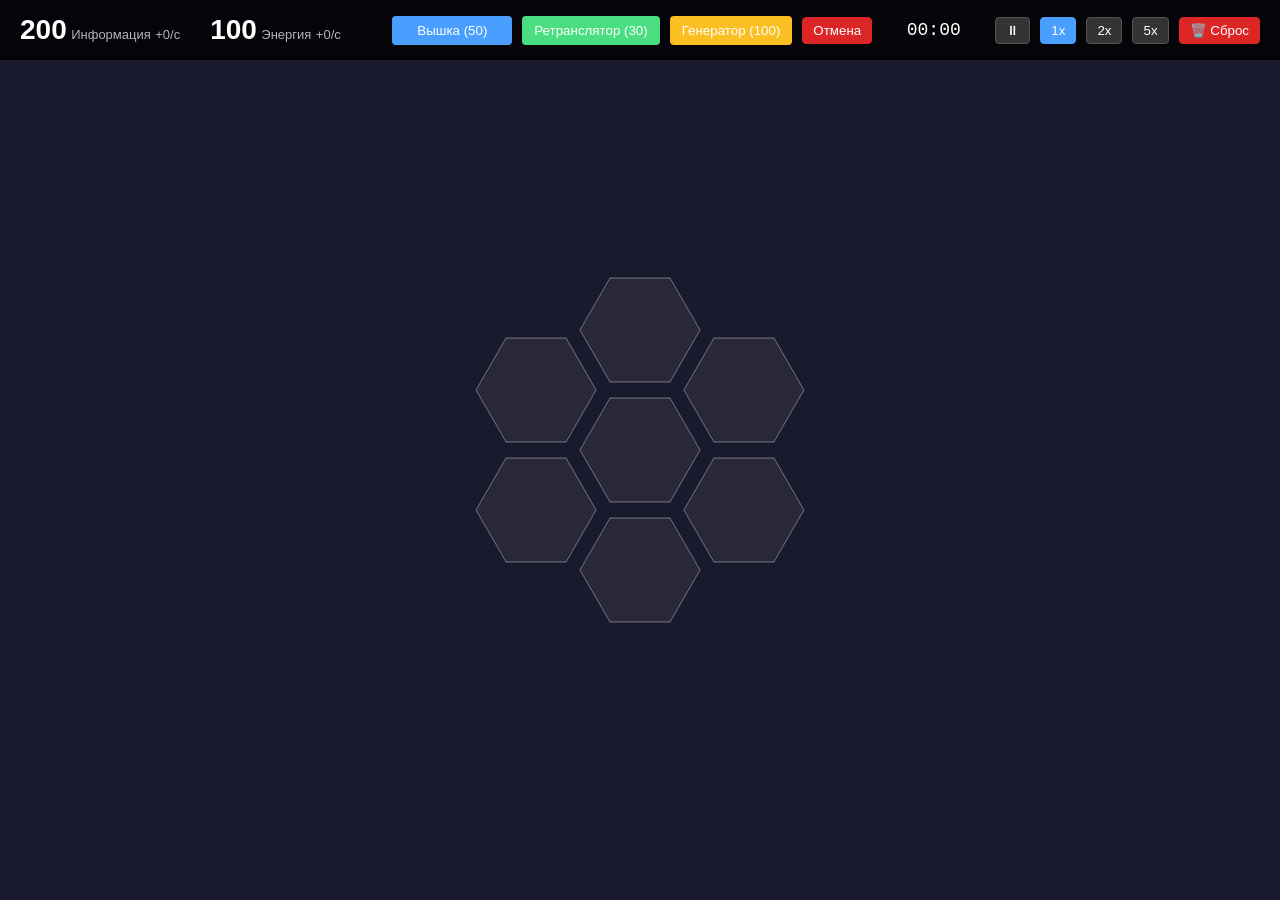
==== WeaveNet/index.html @ ffd3472e "update branch" ====
<!DOCTYPE html>
<html lang="ru">
<head>
    <meta charset="UTF-8">
    <meta name="viewport" content="width=device-width, initial-scale=1.0">
    <title>WeaveNet - Свободный Сигнал</title>
    <!-- Заглушка favicon через data URI, чтобы избежать запроса файла и ошибки 404 -->
    <link rel="icon" href="data:image/svg+xml,<svg xmlns=%22http://www.w3.org/2000/svg%22 viewBox=%220 0 100 100%22><text y=%22.9em%22 font-size=%2290%22>📡</text></svg>">
    <style>
        * {
            margin: 0;
            padding: 0;
            box-sizing: border-box;
        }
        
        body {
            font-family: 'Segoe UI', Tahoma, Geneva, Verdana, sans-serif;
            overflow: hidden;
            background: #1a1a2e;
        }
        
        #game-container {
            width: 100vw;
            height: 100vh;
            position: relative;
        }
        
        #top-bar {
            position: absolute;
            top: 0;
            left: 0;
            right: 0;
            height: 60px;
            background: rgba(0, 0, 0, 0.8);
            display: flex;
            align-items: center;
            justify-content: space-between;
            padding: 0 20px;
            z-index: 100;
            color: white;
        }
        
        .resource-group {
            display: flex;
            gap: 30px;
        }
        
        .resource {
            display: flex;
            flex-direction: column;
            align-items: center;
        }
        
        .resource-value {
            font-size: 28px;
            font-weight: bold;
        }
        
        .resource-label {
            font-size: 13px;
            opacity: 0.7;
        }
        
        .info-positive { color: #4ade80; }
        .info-negative { color: #f87171; }
        
        .controls-group {
            display: flex;
            gap: 10px;
            align-items: center;
        }
        
        .speed-btn {
            padding: 5px 10px;
            background: #333;
            border: 1px solid #555;
            color: white;
            cursor: pointer;
            border-radius: 4px;
            transition: all 0.2s;
        }
        
        .speed-btn:hover, .speed-btn.active {
            background: #4a9eff;
            border-color: #4a9eff;
        }
        
        #timer {
            font-family: monospace;
            font-size: 18px;
            min-width: 80px;
            text-align: center;
        }
        
        #canvas-container {
            width: 100%;
            height: 100%;
            overflow: hidden;
        }
        
        canvas {
            display: block;
        }
        
        #context-panel {
            position: absolute;
            bottom: 20px;
            right: 20px;
            width: 320px;
            max-width: calc(100vw - 40px);
            max-height: calc(100vh - 100px);
            overflow-y: auto;
            background: rgba(0, 0, 0, 0.95);
            border: 2px solid #4a9eff;
            border-radius: 8px;
            padding: 15px;
            color: white;
            display: none;
            z-index: 100;
            box-shadow: 0 4px 20px rgba(0, 0, 0, 0.8);
        }
        
        #context-panel.visible {
            display: block;
        }
        
        .panel-title {
            font-size: 16px;
            font-weight: bold;
            margin-bottom: 10px;
            padding-bottom: 10px;
            border-bottom: 1px solid #444;
            word-wrap: break-word;
            overflow-wrap: break-word;
        }
        
        .panel-row {
            display: flex;
            justify-content: space-between;
            margin-bottom: 8px;
            font-size: 13px;
            gap: 10px;
        }
        
        .panel-row span:first-child {
            flex-shrink: 0;
            min-width: 100px;
        }
        
        .panel-row span:last-child {
            text-align: right;
            word-break: break-word;
            flex-shrink: 1;
        }
        
        .panel-buttons {
            display: flex;
            gap: 8px;
            margin-top: 15px;
            flex-wrap: wrap;
            justify-content: center;
        }
        
        .panel-btn {
            flex: 1 1 auto;
            min-width: 100px;
            padding: 10px 12px;
            border: none;
            border-radius: 4px;
            cursor: pointer;
            font-size: 13px;
            transition: all 0.2s;
            white-space: nowrap;
            overflow: hidden;
            text-overflow: ellipsis;
        }
        
        .btn-mode { background: #4a9eff; color: white; }
        .btn-mode:hover { background: #3a8eef; }
        
        .btn-demolish { background: #dc2626; color: white; font-weight: bold; }
        .btn-demolish:hover { background: #b91c1c; }
        
        .btn-close { 
            position: absolute;
            top: 10px;
            right: 10px;
            background: rgba(255, 255, 255, 0.2);
            border: none;
            color: white;
            font-size: 20px;
            cursor: pointer;
            border-radius: 4px;
            width: 30px;
            height: 30px;
            display: flex;
            align-items: center;
            justify-content: center;
            transition: all 0.2s;
            z-index: 101;
            flex-shrink: 0;
        }
        .btn-close:hover { background: rgba(255, 255, 255, 0.4); }
        
        /* [ЧТО] Улучшенные стили для tooltip с автоматическим позиционированием снизу для элементов вверху экрана. */
        /* [ЗАЧЕМ] Предотвращает выход подсказок за пределы экрана, размещая их под элементами в верхней панели. */
        /* [ERROR] Ошибка 1 - наложение интерфейса (всплывающие окна показываются сверху за пределами окна браузера) -> ИСПРАВЛЕНО */
        .tooltip {
            position: relative;
            display: inline-block;
        }
        
        .tooltip::after {
            content: attr(data-tooltip);
            position: absolute;
            left: 50%;
            top: 100%;
            transform: translateX(-50%);
            background: rgba(0, 0, 0, 0.98);
            color: white;
            padding: 10px 14px;
            border-radius: 6px;
            font-size: 12px;
            line-height: 1.4;
            max-width: min(280px, calc(100vw - 20px));
            width: max-content;
            white-space: normal;
            word-wrap: break-word;
            overflow-wrap: break-word;
            opacity: 0;
            visibility: hidden;
            transition: all 0.2s ease;
            z-index: 10000;
            box-shadow: 0 4px 16px rgba(0, 0, 0, 0.7);
            border: 1px solid #4a9eff;
            text-align: center;
            pointer-events: none;
            margin-top: 8px;
        }
        
        .tooltip:hover::after {
            opacity: 1;
            visibility: visible;
            top: 100%;
        }
        
        /* Стрелочка для tooltip (направлена вверх к элементу) */
        .tooltip::before {
            content: '';
            position: absolute;
            left: 50%;
            top: 100%;
            transform: translateX(-50%);
            border: 7px solid transparent;
            border-bottom-color: #4a9eff;
            opacity: 0;
            visibility: hidden;
            transition: all 0.2s ease;
            z-index: 10000;
            pointer-events: none;
            margin-top: 1px;
        }
        
        .tooltip:hover::before {
            opacity: 1;
            visibility: visible;
            top: 100%;
        }
    </style>
</head>
<body>
    <div id="game-container">
        <!-- Верхняя панель -->
        <div id="top-bar">
            <div class="resource-group">
                <div class="resource tooltip" data-tooltip="Основная валюта для строительства">
                    <span class="resource-value" id="info-value">100</span>
                    <span class="resource-label">Информация</span>
                    <span class="resource-label" id="info-rate">+0/с</span>
                </div>
                <div class="resource tooltip" data-tooltip="Ресурс для обслуживания строений">
                    <span class="resource-value" id="energy-value">50</span>
                    <span class="resource-label">Энергия</span>
                    <span class="resource-label" id="energy-rate">+0/с</span>
                </div>
            </div>
            
            <div id="timer" class="tooltip" data-tooltip="Время игры в свободном режиме">00:00</div>
            
            <div class="controls-group">
                <button class="speed-btn tooltip" data-speed="0" data-tooltip="Пауза">⏸</button>
                <button class="speed-btn active tooltip" data-speed="1" data-tooltip="Обычная скорость (1x)">1x</button>
                <button class="speed-btn tooltip" data-speed="2" data-tooltip="Ускоренная скорость (2x)">2x</button>
                <button class="speed-btn tooltip" data-speed="5" data-tooltip="Быстрая скорость (5x)">5x</button>
                <button class="speed-btn tooltip" id="reset-btn" data-tooltip="Сбросить весь прогресс игры" style="background: #dc2626; border-color: #dc2626;">🗑️ Сброс</button>
            </div>
        </div>
        
        <!-- Канвас для рендеринга -->
        <div id="canvas-container">
            <canvas id="game-canvas"></canvas>
        </div>
        
        <!-- Контекстная панель (удалена - теперь панель построек сверху) -->
        <!-- <div id="context-panel">
            <button class="btn-close tooltip" onclick="closeContextPanel()" data-tooltip="Закрыть панель">×</button>
            <div class="panel-title" id="panel-title">Объект</div>
            <div id="panel-content"></div>
            <div class="panel-buttons" id="panel-buttons"></div>
        </div> -->
    </div>

    <!-- Модульная архитектура игры -->
    <script src="src/modules/hexGrid.js"></script>
    <script src="src/modules/gridRenderer.js"></script>
    <script src="src/modules/userManager.js"></script>
    <script src="src/modules/game.js"></script>
</body>
</html>
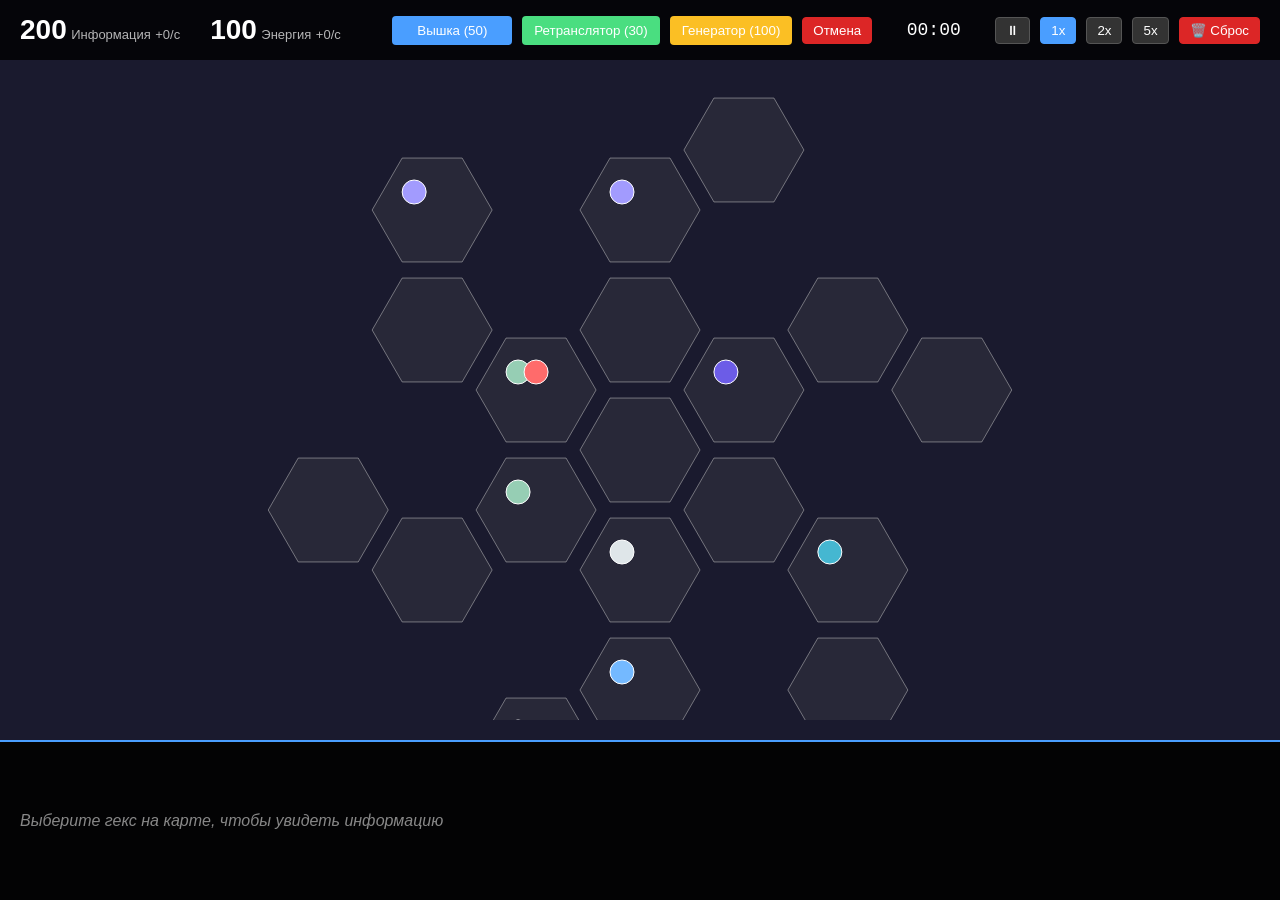
==== commit 0102ef30: "Title: Expand map to 19 hexes with selection glow and bottom info panel Key features implemented:  -" ====
--- a/WeaveNet/index.html
+++ b/WeaveNet/index.html
@@ -94,12 +94,112 @@
         
         #canvas-container {
             width: 100%;
-            height: 100%;
+            height: calc(100% - 180px);
             overflow: hidden;
         }
         
         canvas {
             display: block;
+        }
+        
+        #bottom-panel {
+            position: absolute;
+            bottom: 0;
+            left: 0;
+            right: 0;
+            height: 160px;
+            background: rgba(0, 0, 0, 0.9);
+            border-top: 2px solid #4a9eff;
+            padding: 15px 20px;
+            z-index: 100;
+            color: white;
+            display: flex;
+            gap: 20px;
+        }
+        
+        #hex-info {
+            flex: 1;
+            display: flex;
+            flex-direction: column;
+            gap: 8px;
+        }
+        
+        .hex-info-title {
+            font-size: 18px;
+            font-weight: bold;
+            color: #4a9eff;
+            margin-bottom: 5px;
+        }
+        
+        .hex-info-row {
+            display: flex;
+            gap: 15px;
+            font-size: 14px;
+        }
+        
+        .hex-info-label {
+            color: #aaa;
+            min-width: 120px;
+        }
+        
+        .hex-info-value {
+            color: #fff;
+            font-weight: 500;
+        }
+        
+        #hex-actions {
+            display: flex;
+            flex-direction: column;
+            gap: 10px;
+            justify-content: center;
+            min-width: 200px;
+        }
+        
+        .action-btn {
+            padding: 10px 20px;
+            border: none;
+            border-radius: 6px;
+            cursor: pointer;
+            font-size: 14px;
+            font-weight: 500;
+            transition: all 0.2s;
+        }
+        
+        .btn-primary {
+            background: #4a9eff;
+            color: white;
+        }
+        
+        .btn-primary:hover {
+            background: #3a8eef;
+        }
+        
+        .btn-danger {
+            background: #dc2626;
+            color: white;
+        }
+        
+        .btn-danger:hover {
+            background: #b91c1c;
+        }
+        
+        .btn-disabled {
+            background: #555;
+            color: #888;
+            cursor: not-allowed;
+        }
+        
+        #no-selection-message {
+            display: flex;
+            align-items: center;
+            justify-content: center;
+            height: 100%;
+            color: #888;
+            font-style: italic;
+        }
+        
+        .hidden {
+            display: none !important;
         }
         
         #context-panel {
@@ -301,6 +401,40 @@
             <canvas id="game-canvas"></canvas>
         </div>
         
+        <!-- Нижняя панель с информацией о гексе -->
+        <div id="bottom-panel">
+            <div id="no-selection-message">
+                Выберите гекс на карте, чтобы увидеть информацию
+            </div>
+            <div id="hex-info" class="hidden">
+                <div class="hex-info-title" id="hex-title">Гекс #0</div>
+                <div class="hex-info-row">
+                    <span class="hex-info-label">Координаты:</span>
+                    <span class="hex-info-value" id="hex-coords">(0, 0)</span>
+                </div>
+                <div class="hex-info-row">
+                    <span class="hex-info-label">Тип местности:</span>
+                    <span class="hex-info-value" id="hex-terrain">Равнина</span>
+                </div>
+                <div class="hex-info-row">
+                    <span class="hex-info-label">Постройка:</span>
+                    <span class="hex-info-value" id="hex-building">Нет</span>
+                </div>
+                <div class="hex-info-row">
+                    <span class="hex-info-label">Пользователей:</span>
+                    <span class="hex-info-value" id="hex-users">0</span>
+                </div>
+                <div class="hex-info-row">
+                    <span class="hex-info-label">Соседей:</span>
+                    <span class="hex-info-value" id="hex-neighbors">0</span>
+                </div>
+            </div>
+            <div id="hex-actions" class="hidden">
+                <button class="action-btn btn-primary" id="btn-select-build">Построить</button>
+                <button class="action-btn btn-danger hidden" id="btn-demolish">Снести постройку</button>
+            </div>
+        </div>
+        
         <!-- Контекстная панель (удалена - теперь панель построек сверху) -->
         <!-- <div id="context-panel">
             <button class="btn-close tooltip" onclick="closeContextPanel()" data-tooltip="Закрыть панель">×</button>
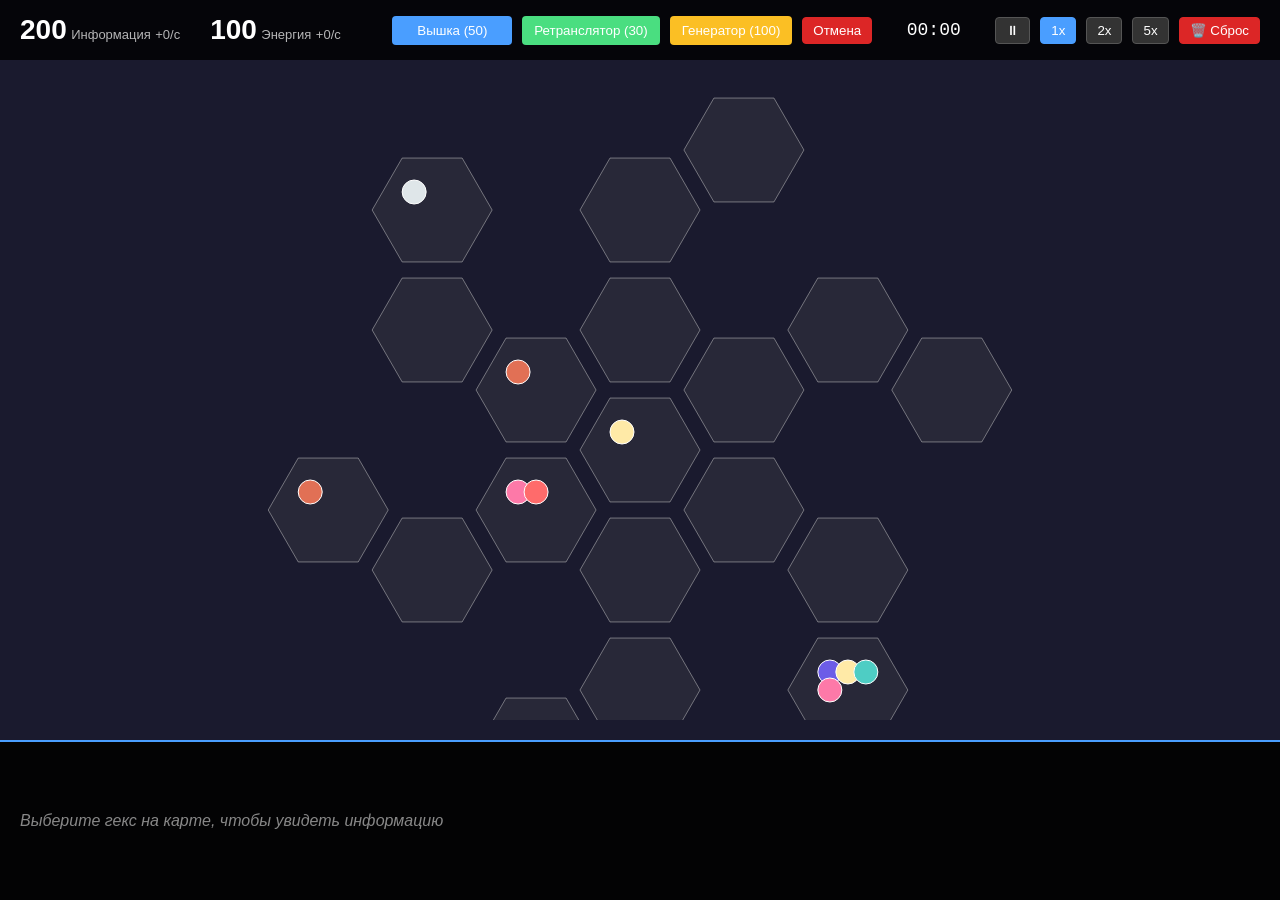
==== commit b2c7e7e3: "update branch" ====
--- a/WeaveNet/index.html
+++ b/WeaveNet/index.html
@@ -430,7 +430,6 @@
                 </div>
             </div>
             <div id="hex-actions" class="hidden">
-                <button class="action-btn btn-primary" id="btn-select-build">Построить</button>
                 <button class="action-btn btn-danger hidden" id="btn-demolish">Снести постройку</button>
             </div>
         </div>
@@ -446,6 +445,7 @@
 
     <!-- Модульная архитектура игры -->
     <script src="src/modules/hexGrid.js"></script>
+    <script src="src/modules/buildings.js"></script>
     <script src="src/modules/gridRenderer.js"></script>
     <script src="src/modules/userManager.js"></script>
     <script src="src/modules/game.js"></script>
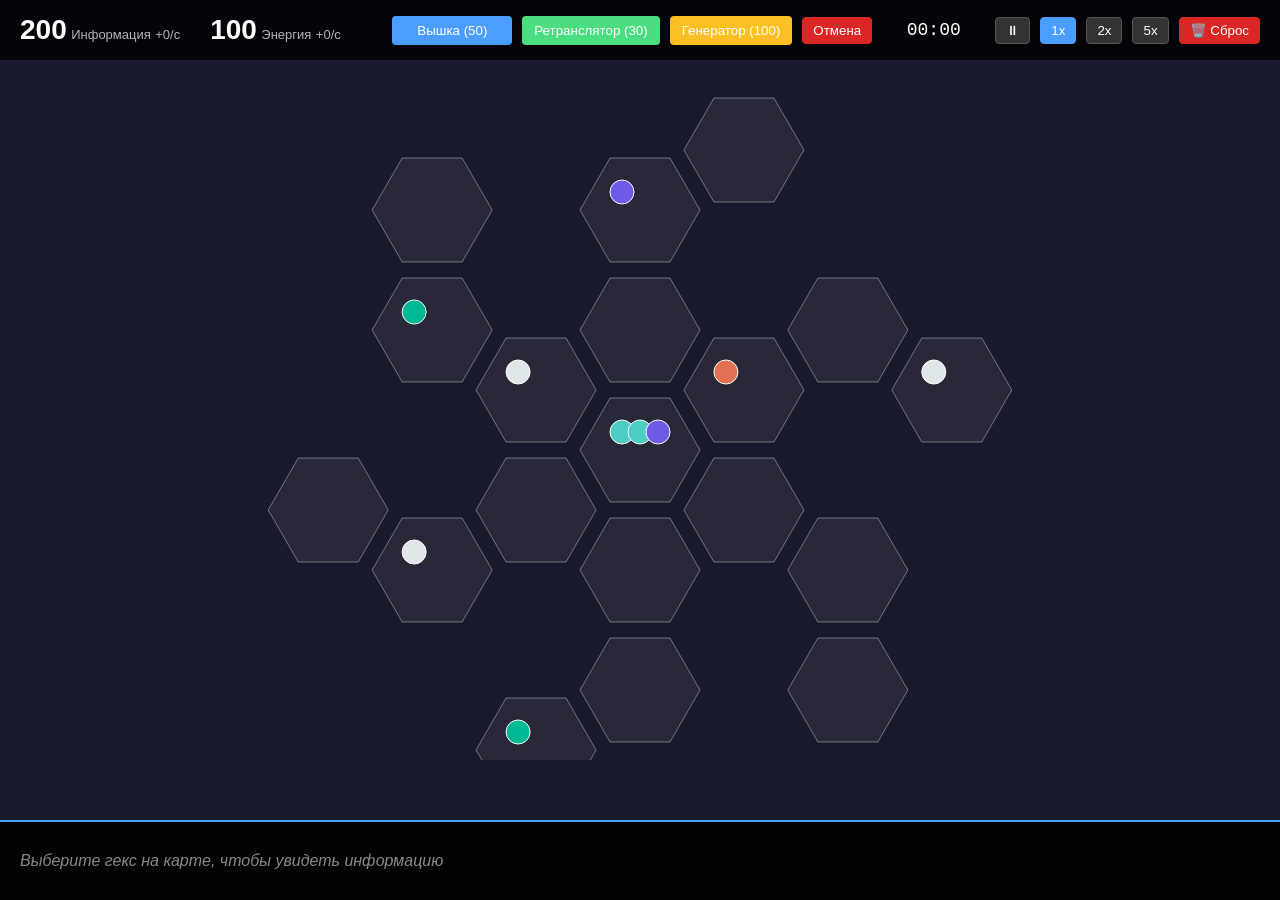
==== commit e73d6d7d: "update branch" ====
--- a/WeaveNet/index.html
+++ b/WeaveNet/index.html
@@ -94,7 +94,7 @@
         
         #canvas-container {
             width: 100%;
-            height: calc(100% - 180px);
+            height: calc(100% - 140px);
             overflow: hidden;
         }
         
@@ -107,52 +107,57 @@
             bottom: 0;
             left: 0;
             right: 0;
-            height: 160px;
+            height: 80px;
             background: rgba(0, 0, 0, 0.9);
             border-top: 2px solid #4a9eff;
-            padding: 15px 20px;
+            padding: 10px 20px;
             z-index: 100;
             color: white;
             display: flex;
             gap: 20px;
+            align-items: center;
         }
         
         #hex-info {
             flex: 1;
             display: flex;
-            flex-direction: column;
-            gap: 8px;
+            flex-direction: row;
+            gap: 20px;
+            align-items: center;
         }
         
         .hex-info-title {
-            font-size: 18px;
+            font-size: 16px;
             font-weight: bold;
             color: #4a9eff;
-            margin-bottom: 5px;
+            white-space: nowrap;
         }
         
         .hex-info-row {
             display: flex;
             gap: 15px;
-            font-size: 14px;
+            font-size: 13px;
+            align-items: center;
         }
         
         .hex-info-label {
             color: #aaa;
-            min-width: 120px;
+            white-space: nowrap;
         }
         
         .hex-info-value {
             color: #fff;
             font-weight: 500;
+            min-width: 40px;
         }
         
         #hex-actions {
             display: flex;
-            flex-direction: column;
+            flex-direction: row;
             gap: 10px;
             justify-content: center;
-            min-width: 200px;
+            align-items: center;
+            min-width: 150px;
         }
         
         .action-btn {
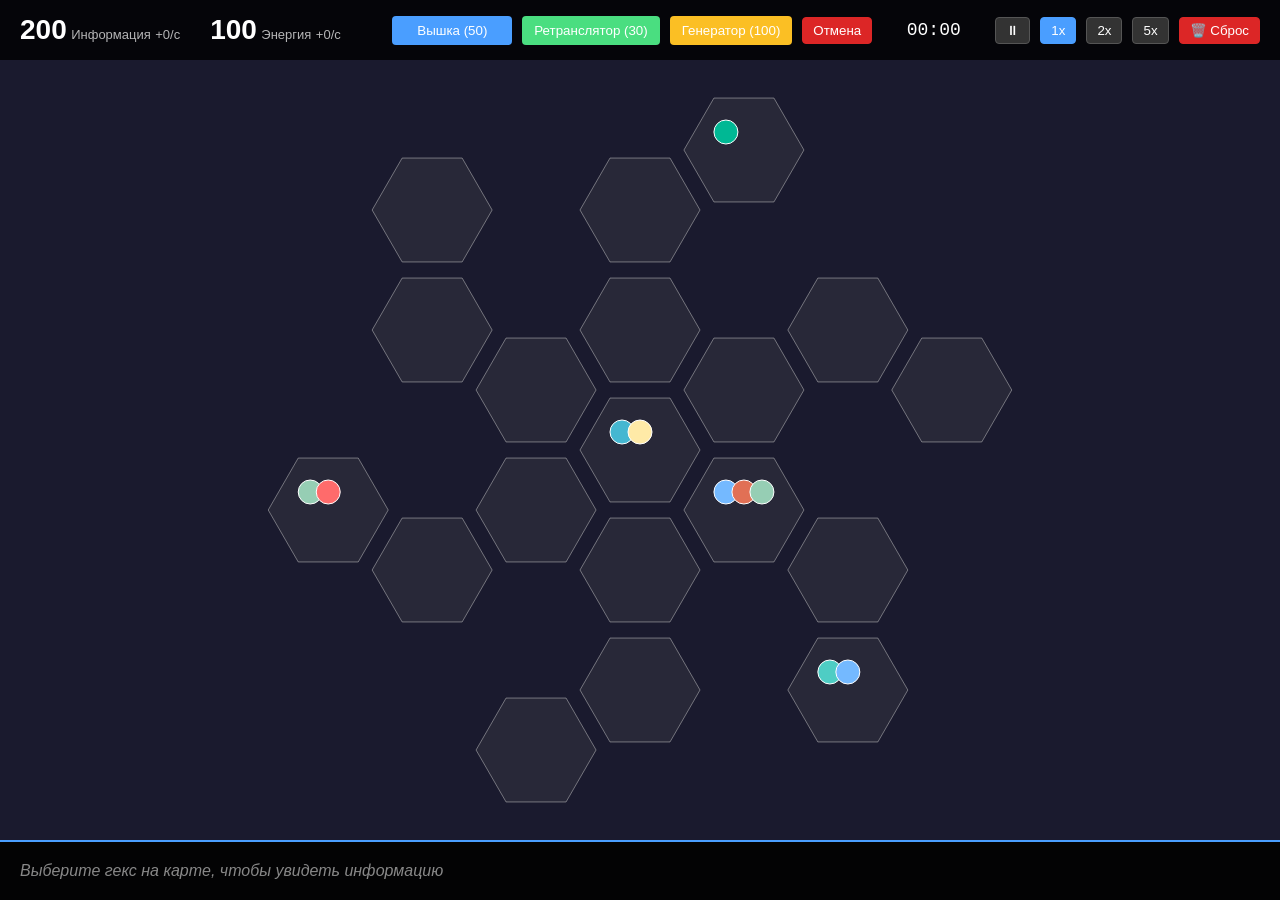
==== commit c5f42860: "update branch" ====
--- a/WeaveNet/index.html
+++ b/WeaveNet/index.html
@@ -94,7 +94,7 @@
         
         #canvas-container {
             width: 100%;
-            height: calc(100% - 140px);
+            height: calc(100% - 60px);
             overflow: hidden;
         }
         
@@ -107,7 +107,7 @@
             bottom: 0;
             left: 0;
             right: 0;
-            height: 80px;
+            height: 60px;
             background: rgba(0, 0, 0, 0.9);
             border-top: 2px solid #4a9eff;
             padding: 10px 20px;
@@ -122,22 +122,24 @@
             flex: 1;
             display: flex;
             flex-direction: row;
-            gap: 20px;
-            align-items: center;
+            gap: 15px;
+            align-items: center;
+            font-size: 13px;
         }
         
         .hex-info-title {
-            font-size: 16px;
+            font-size: 14px;
             font-weight: bold;
             color: #4a9eff;
             white-space: nowrap;
+            margin-right: 10px;
         }
         
         .hex-info-row {
-            display: flex;
-            gap: 15px;
-            font-size: 13px;
-            align-items: center;
+            display: inline-flex;
+            gap: 8px;
+            align-items: center;
+            white-space: nowrap;
         }
         
         .hex-info-label {
@@ -148,7 +150,7 @@
         .hex-info-value {
             color: #fff;
             font-weight: 500;
-            min-width: 40px;
+            min-width: 30px;
         }
         
         #hex-actions {
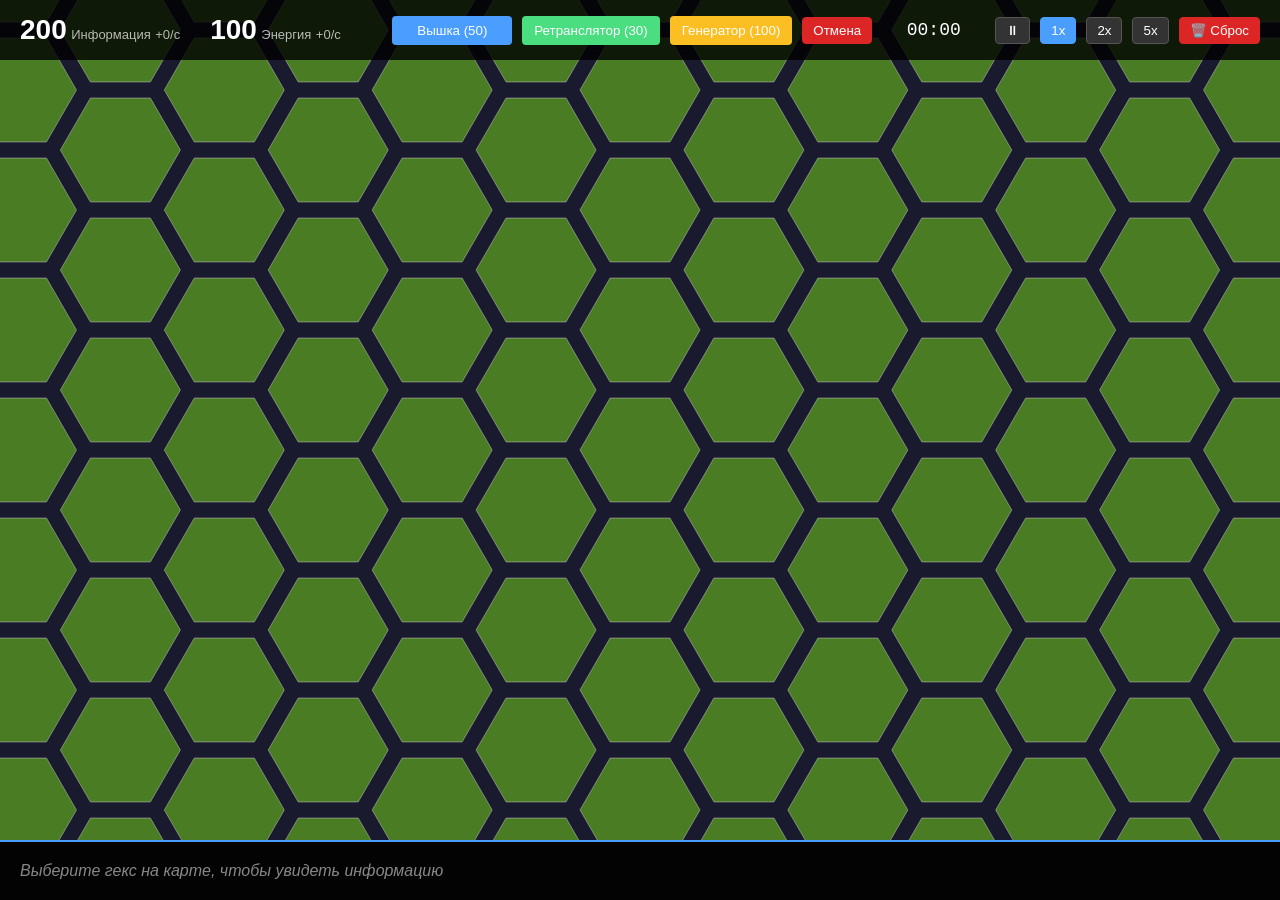
==== commit 1f11e2e1: "update branch" ====
--- a/WeaveNet/index.html
+++ b/WeaveNet/index.html
@@ -453,6 +453,7 @@
     <!-- Модульная архитектура игры -->
     <script src="src/modules/hexGrid.js"></script>
     <script src="src/modules/buildings.js"></script>
+    <script src="src/modules/camera.js"></script>
     <script src="src/modules/gridRenderer.js"></script>
     <script src="src/modules/userManager.js"></script>
     <script src="src/modules/game.js"></script>
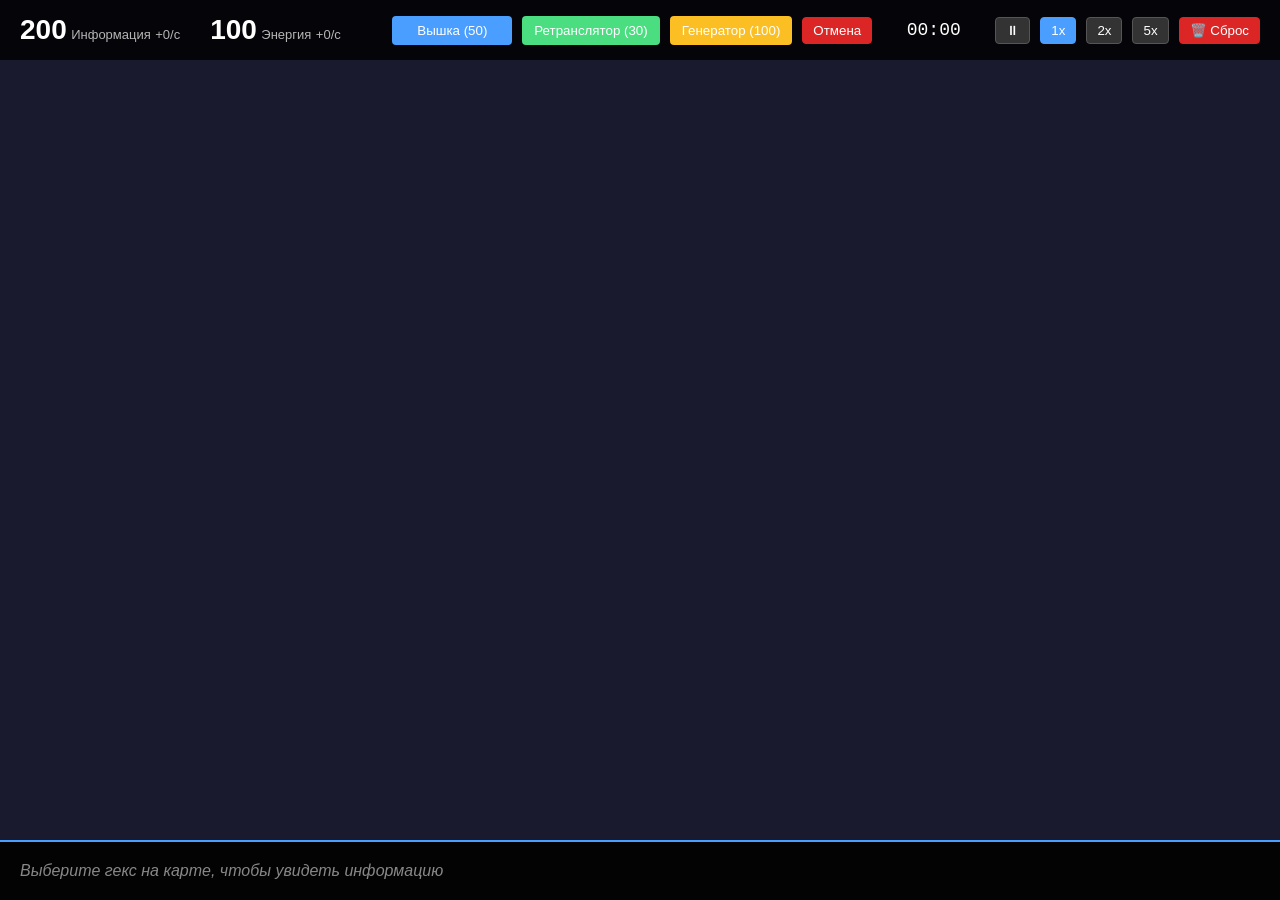
==== commit ba1ff7ba: "update branch" ====
--- a/WeaveNet/index.html
+++ b/WeaveNet/index.html
@@ -454,8 +454,9 @@
     <script src="src/modules/hexGrid.js"></script>
     <script src="src/modules/buildings.js"></script>
     <script src="src/modules/camera.js"></script>
+    <script src="src/modules/userManager.js"></script>
+    <script src="src/modules/networkManager.js"></script>
     <script src="src/modules/gridRenderer.js"></script>
-    <script src="src/modules/userManager.js"></script>
     <script src="src/modules/game.js"></script>
 </body>
 </html>
